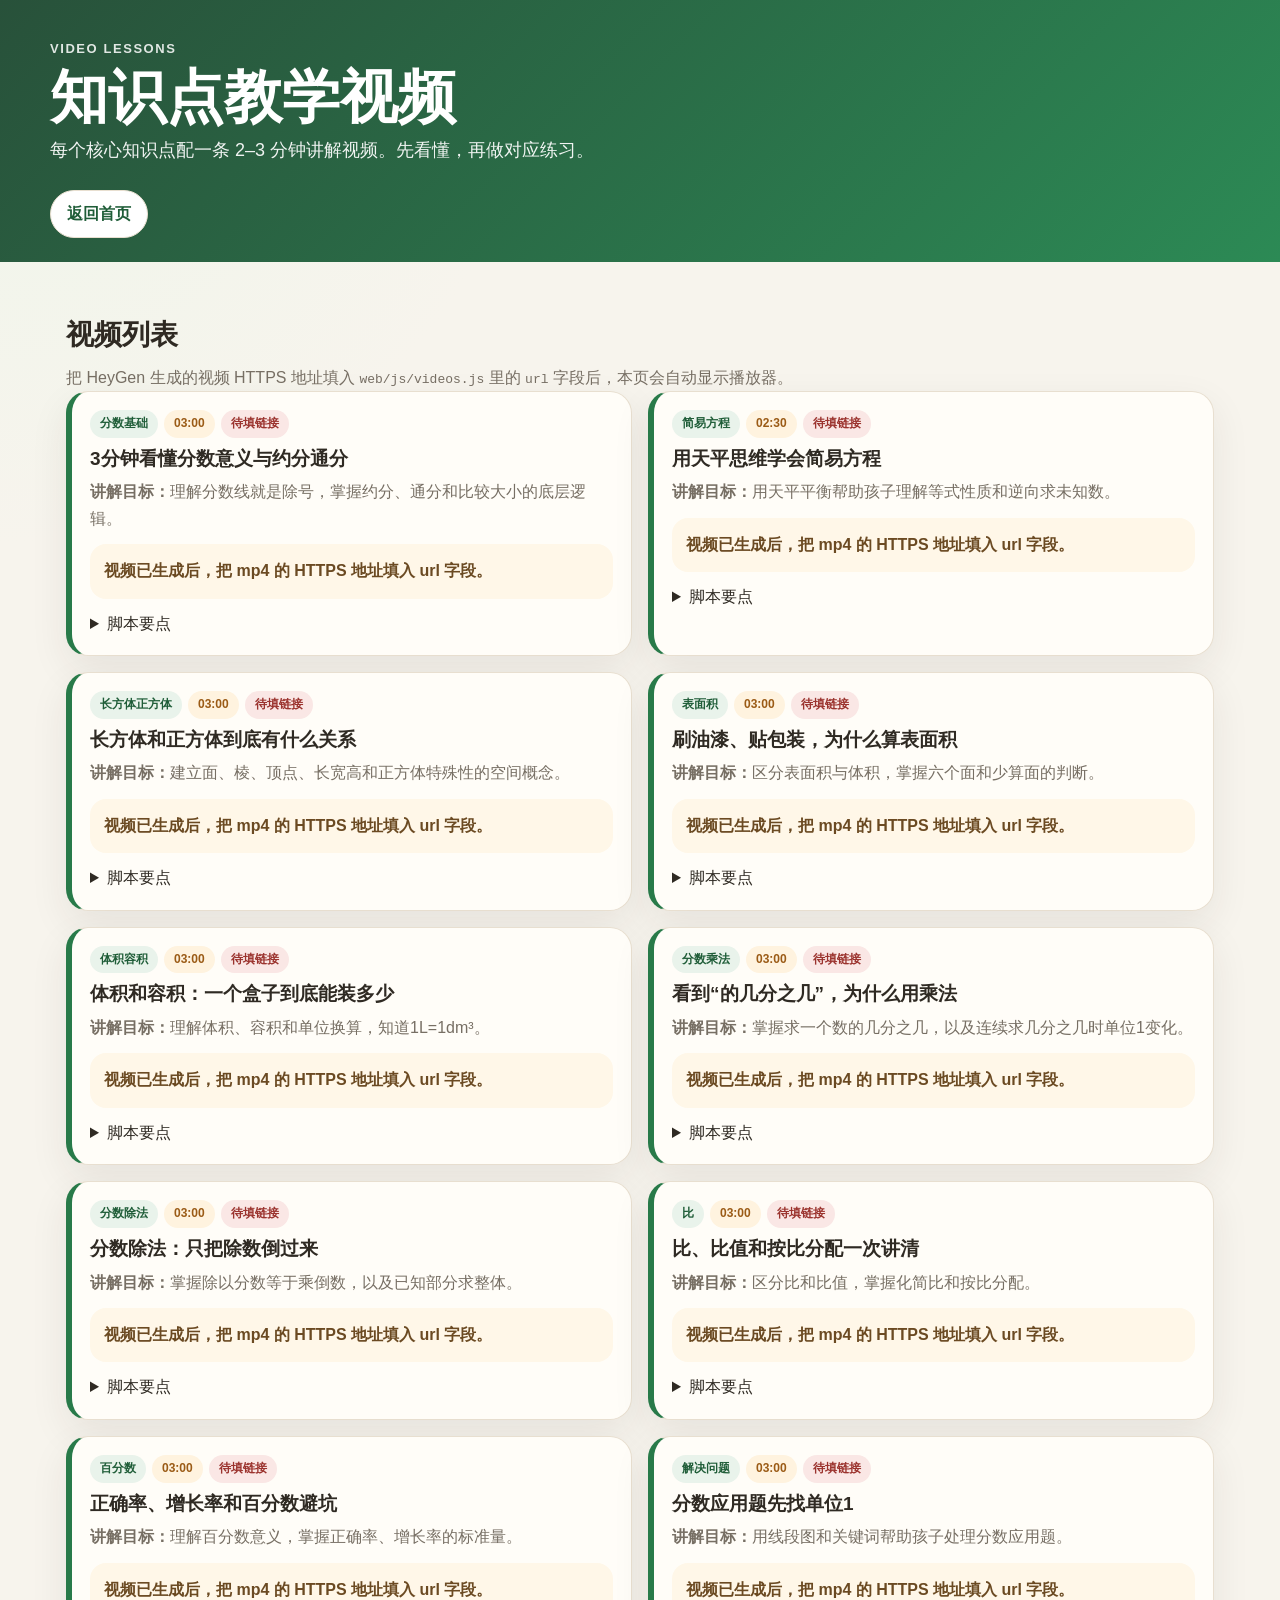
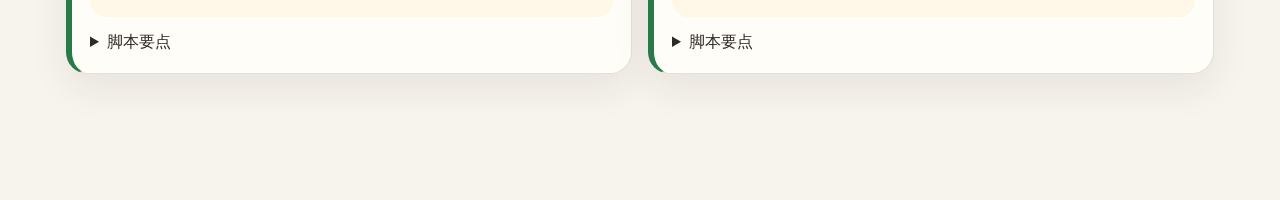
==== web/video-lessons.html @ 66df8e09 "feat: add standalone video lesson page" ====
<!doctype html>
<html lang="zh-CN">
<head>
  <meta charset="utf-8">
  <meta name="viewport" content="width=device-width, initial-scale=1">
  <title>知识点教学视频｜五升六数学桥</title>
  <link rel="stylesheet" href="css/style.css?v=0.4.0">
  <style>
    .video-card{border-left:6px solid var(--primary)}
    .lesson-video{width:100%;border-radius:16px;margin:12px 0;background:#111}
    .video-placeholder{margin:12px 0;padding:14px;border-radius:16px;background:#fff7e8;color:#6b4a22;font-weight:800}
    .video-meta{display:flex;flex-wrap:wrap;gap:6px;margin-bottom:8px}
    .back-link{margin-top:16px;display:inline-flex}
    .url-input{width:100%;border:1px solid var(--line);border-radius:12px;padding:8px 10px;background:white;font-family:ui-monospace,monospace;font-size:12px}
  </style>
</head>
<body>
  <header class="app-header">
    <div class="header-inner">
      <div class="eyebrow">VIDEO LESSONS</div>
      <h1>知识点教学视频</h1>
      <p class="subtitle">每个核心知识点配一条 2–3 分钟讲解视频。先看懂，再做对应练习。</p>
      <div class="header-actions">
        <a class="btn secondary" href="index.html">返回首页</a>
      </div>
    </div>
  </header>
  <main>
    <section class="section">
      <h2>视频列表</h2>
      <p class="section-desc">把 HeyGen 生成的视频 HTTPS 地址填入 <code>web/js/videos.js</code> 里的 <code>url</code> 字段后，本页会自动显示播放器。</p>
      <div class="grid two" id="videoList"></div>
    </section>
  </main>
  <script src="js/videos.js?v=0.4.0"></script>
  <script>
    const list = window.MATH_BRIDGE_VIDEOS || [];
    const root = document.getElementById('videoList');
    root.innerHTML = list.map(item => `
      <article class="card video-card">
        <div class="video-meta"><span class="badge">${item.module}</span><span class="badge difficulty">${item.duration}</span><span class="badge ${item.url ? '' : 'hard'}">${item.url ? '可播放' : '待填链接'}</span></div>
        <h3>${item.title}</h3>
        <p class="muted"><strong>讲解目标：</strong>${item.objective}</p>
        ${item.url ? `<video class="lesson-video" controls preload="metadata" src="${item.url}"></video>` : `<div class="video-placeholder">视频已生成后，把 mp4 的 HTTPS 地址填入 url 字段。</div>`}
        <details><summary>脚本要点</summary><ol>${item.script.map(x => `<li>${x}</li>`).join('')}</ol></details>
      </article>
    `).join('');
  </script>
</body>
</html>
---- web/css/style.css ----
:root{--bg:#f7f4ed;--card:#fffdf8;--ink:#2f2a23;--muted:#776f64;--line:#e8dfd0;--primary:#287a49;--primary-dark:#1f5d38;--accent:#e28b2d;--blue:#2f78a8;--yellow:#d9a622;--red:#bc4d42;--soft:#e9f3eb;--danger:#b7504a;--shadow:0 14px 38px rgba(48,42,32,.08)}
*{box-sizing:border-box}html{scroll-behavior:smooth}body{margin:0;font-family:-apple-system,BlinkMacSystemFont,'Segoe UI','PingFang SC','Microsoft YaHei',sans-serif;background:radial-gradient(circle at top left,#eef6ea 0,transparent 34rem),var(--bg);color:var(--ink);line-height:1.65}a{color:var(--primary-dark)}button,select,textarea,input{font:inherit}.app-header{padding:38px 18px 24px;background:linear-gradient(135deg,#28513a,#2c8a55);color:white}.header-inner{max-width:1180px;margin:0 auto}.eyebrow{opacity:.86;font-weight:800;letter-spacing:.12em;font-size:13px}.app-header h1{margin:8px 0;font-size:clamp(34px,6vw,58px);line-height:1.05}.subtitle{max-width:850px;margin:0;font-size:18px;opacity:.93}.header-actions{display:flex;flex-wrap:wrap;gap:12px;margin-top:24px}.top-nav{position:sticky;top:0;z-index:50;display:flex;gap:6px;overflow-x:auto;padding:10px max(12px,calc((100vw - 1180px)/2));border-bottom:1px solid var(--line);background:rgba(255,253,248,.94);backdrop-filter:blur(12px)}.top-nav a{white-space:nowrap;padding:8px 12px;border-radius:999px;color:var(--ink);text-decoration:none;font-weight:800;font-size:14px}.top-nav a:hover{background:var(--soft)}main{max-width:1180px;margin:0 auto;padding:22px 16px 80px}.section{margin:28px 0 46px;scroll-margin-top:70px}.section-head{display:flex;justify-content:space-between;align-items:end;gap:18px;margin-bottom:16px}.section h2{margin:0;font-size:28px}.section-desc{margin:6px 0 0;color:var(--muted)}.bridge-banner{margin:14px 0 6px;padding:14px 16px;border-left:6px solid var(--accent);border-radius:16px;background:#fff7e8;color:#5a4532;font-weight:900;box-shadow:0 10px 28px rgba(48,42,32,.06)}.grid{display:grid;gap:16px}.grid.two{grid-template-columns:repeat(2,minmax(0,1fr))}.grid.three{grid-template-columns:repeat(3,minmax(0,1fr))}.grid.auto{grid-template-columns:repeat(auto-fit,minmax(210px,1fr))}.card{background:var(--card);border:1px solid var(--line);border-radius:22px;padding:18px;box-shadow:var(--shadow)}.card h3{margin:0 0 8px;font-size:19px;line-height:1.35}.card p{margin:6px 0}.small{font-size:13px}.muted{color:var(--muted)}.btn{border:0;border-radius:999px;padding:10px 16px;background:var(--primary);color:white;cursor:pointer;font-weight:900;box-shadow:0 8px 20px rgba(49,84,58,.18);text-decoration:none;display:inline-flex;align-items:center;justify-content:center;min-height:42px}.btn.secondary{background:#fff;color:var(--primary-dark);border:1px solid var(--line);box-shadow:none}.btn.warning{background:var(--danger)}.btn.compact{min-height:34px;padding:7px 12px;margin-top:10px}.badge{display:inline-flex;align-items:center;gap:4px;padding:4px 10px;border-radius:999px;background:var(--soft);color:var(--primary-dark);font-size:12px;font-weight:900}.badge.difficulty{background:#fff3df;color:#9b5b16}.badge.hard{background:#fae7e5;color:#9b332e}.score-badge{min-height:42px}.progress-wrap{display:grid;grid-template-columns:1fr auto;gap:10px;align-items:center}.progress-bar{height:12px;border-radius:999px;background:#e7ddce;overflow:hidden}.progress-bar span{display:block;height:100%;background:linear-gradient(90deg,var(--primary),var(--accent));width:0;transition:width .25s}.stat-card h3{font-size:30px;color:var(--primary-dark)}.timeline{display:grid;gap:12px}.week-card{display:grid;grid-template-columns:70px 1fr;gap:14px;align-items:start}.week-num{width:58px;height:58px;border-radius:18px;display:grid;place-items:center;background:var(--soft);color:var(--primary-dark);font-weight:900}.block-card{position:relative;overflow:hidden;border-top:6px solid var(--primary)}.block-card.blue{border-top-color:var(--blue)}.block-card.yellow{border-top-color:var(--yellow)}.block-card.red{border-top-color:var(--red)}.block-icon{width:44px;height:44px;border-radius:16px;display:grid;place-items:center;background:#f1f7ef;font-size:24px;margin-bottom:10px}.map-grid{display:grid;gap:18px}.map-group{background:rgba(255,255,255,.42);border:1px solid var(--line);border-radius:24px;padding:16px}.map-group>h3{margin:0 0 12px;font-size:22px}.map-group-grid{display:grid;grid-template-columns:repeat(auto-fit,minmax(240px,1fr));gap:14px}.knowledge-card{position:relative;overflow:hidden}.card-tags{display:flex;flex-wrap:wrap;gap:6px;margin:10px 0}.checklist{padding-left:18px;margin:8px 0 12px}.connection{border-left:4px solid var(--accent);padding-left:10px;color:#5a4532}.done-check{display:flex;gap:8px;align-items:center;margin-top:12px;font-weight:800}.table-wrap{overflow-x:auto;border:1px solid var(--line);border-radius:18px;background:var(--card);box-shadow:var(--shadow)}table{width:100%;border-collapse:collapse;min-width:820px}th,td{padding:12px 14px;border-bottom:1px solid var(--line);text-align:left;vertical-align:top}th{background:#f1eadf;font-weight:900}tr:last-child td{border-bottom:0}.filters{position:sticky;top:48px;z-index:20;display:flex;flex-wrap:wrap;gap:10px;margin-bottom:16px;padding:10px;border:1px solid var(--line);border-radius:22px;background:rgba(255,253,248,.96);backdrop-filter:blur(12px)}.filters select{border:1px solid var(--line);border-radius:999px;padding:10px 14px;background:white;min-height:42px}.exercise-card{border-left:6px solid var(--primary)}.exercise-card .question{font-size:20px;font-weight:900;margin:12px 0}.answer-row{display:grid;grid-template-columns:1fr auto;gap:10px;align-items:center;margin:12px 0}.answer-input{width:100%;min-height:44px;border:1px solid var(--line);border-radius:14px;padding:10px 12px;background:white}.feedback{display:none;margin:10px 0;padding:10px 12px;border-radius:14px;font-weight:900}.feedback.ok{display:block;background:#e7f5e7;color:var(--primary-dark)}.feedback.bad{display:block;background:#fae7e5;color:#8c2b25}.answer-box{display:none;margin-top:12px;padding:14px;background:#f5efe4;border-radius:16px}.answer-box.show{display:block}.exercise-actions{display:flex;flex-wrap:wrap;gap:10px;margin-top:14px}.life-card{border-left:5px solid var(--primary)}.life-card .scene{color:var(--accent);font-weight:900}.pitfall-card{border-left:5px solid var(--danger)}.wrong{background:#fae9e7;padding:10px;border-radius:12px}.correct{background:#eaf4e7;padding:10px;border-radius:12px}.tip{font-weight:900;color:var(--primary-dark)}.notes-area{width:100%;min-height:120px;border:1px solid var(--line);border-radius:16px;padding:12px;background:white}.footer{padding:32px 16px;color:var(--muted);text-align:center;border-top:1px solid var(--line)}
@media(max-width:860px){.grid.two,.grid.three{grid-template-columns:1fr}.section-head{display:block}.app-header{padding:28px 16px 20px}.app-header h1{font-size:34px}.subtitle{font-size:15px}main{padding:14px 12px 82px}.section{margin:22px 0 34px}.section h2{font-size:24px}.card{border-radius:20px;padding:16px}.week-card{grid-template-columns:52px 1fr}.week-num{width:46px;height:46px;border-radius:14px;font-size:13px}.top-nav{bottom:0;top:auto;position:fixed;width:100%;padding:8px 10px 12px;border-top:1px solid var(--line);border-bottom:0;box-shadow:0 -8px 24px rgba(0,0,0,.08)}.top-nav a{font-size:13px;padding:8px 10px;background:#fff}.filters{top:0;border-radius:18px;margin-left:-2px;margin-right:-2px}.filters select,.filters .btn,.filters .badge{flex:1 1 auto}.answer-row{grid-template-columns:1fr}.answer-row .btn{width:100%}.exercise-card .question{font-size:18px}table{min-width:760px}}
@media(max-width:420px){.header-actions .btn{width:100%}.progress-wrap{grid-template-columns:1fr}.map-group{padding:12px}.map-group-grid{grid-template-columns:1fr}.card-tags .badge{font-size:11px}}
@media print{.top-nav,.header-actions,.filters,.exercise-actions,#randomBtn,#resetBtn{display:none!important}body{background:white}.card{box-shadow:none;break-inside:avoid}}
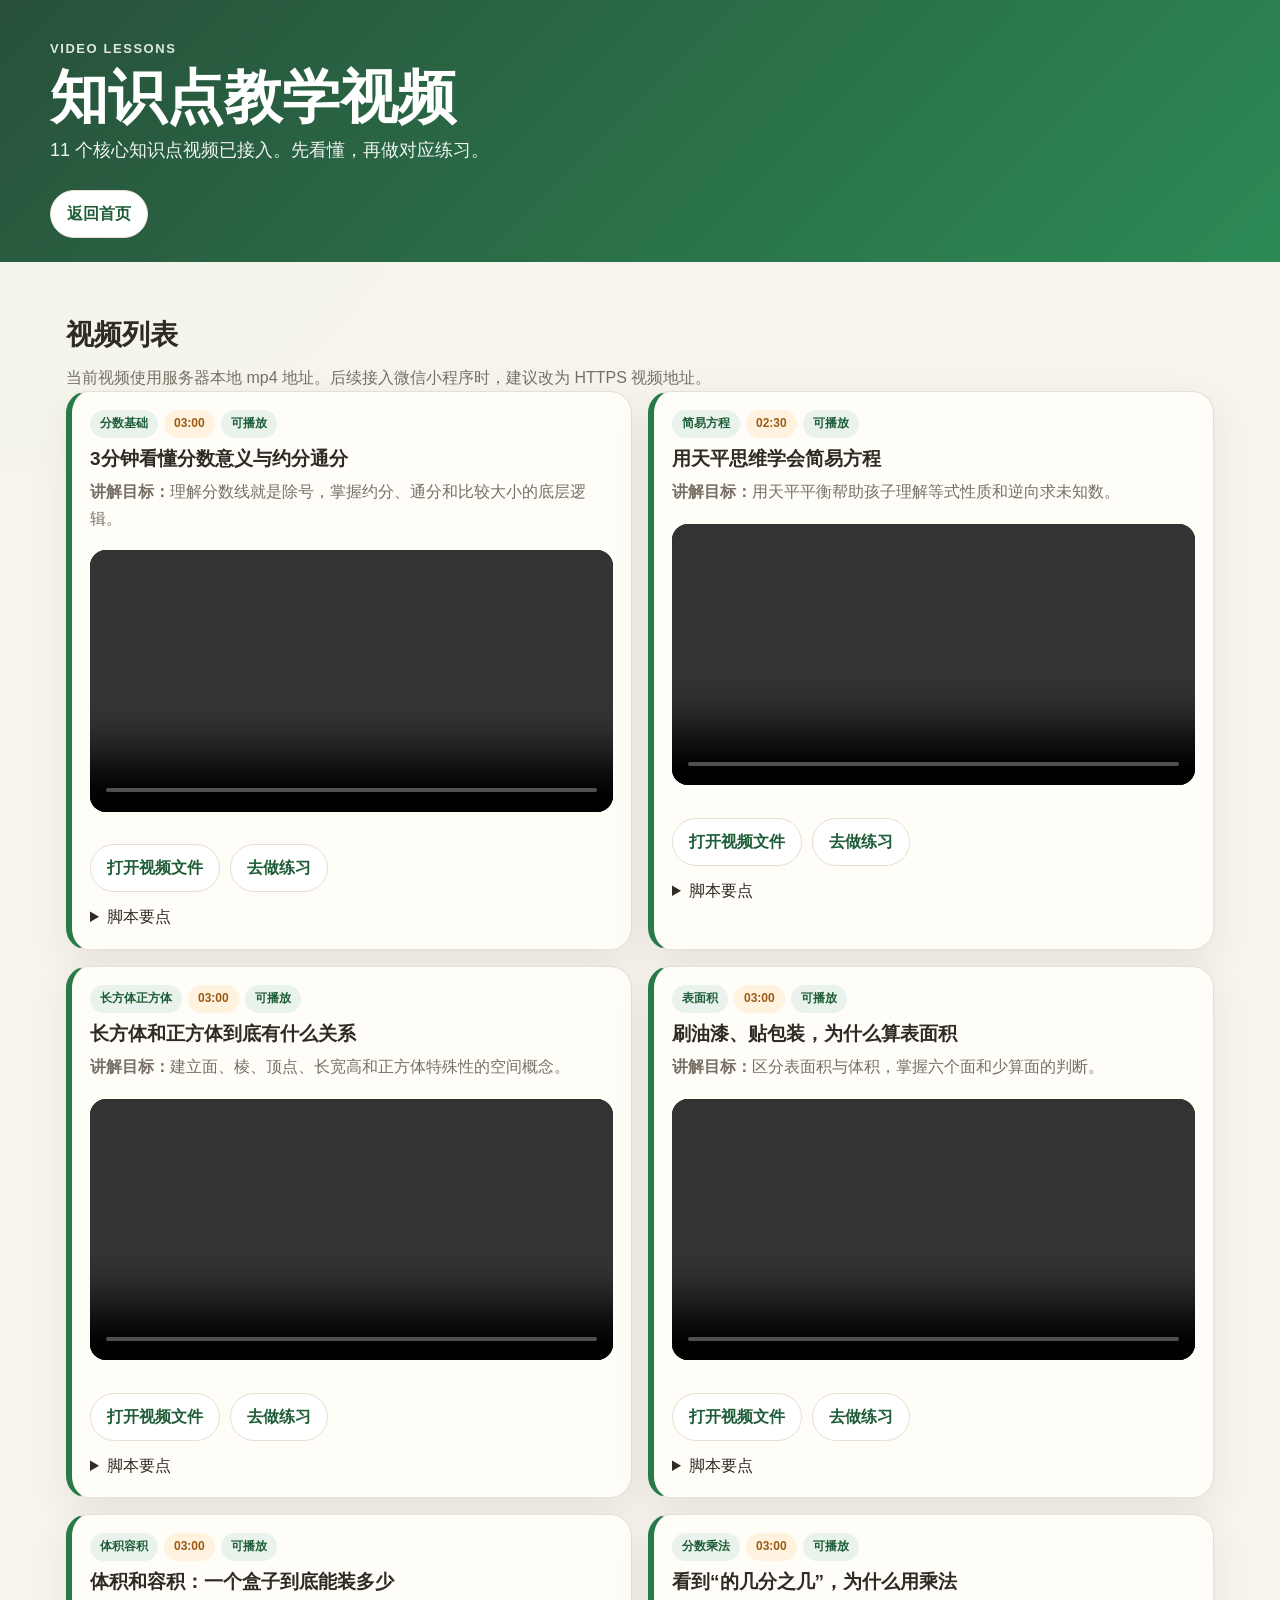
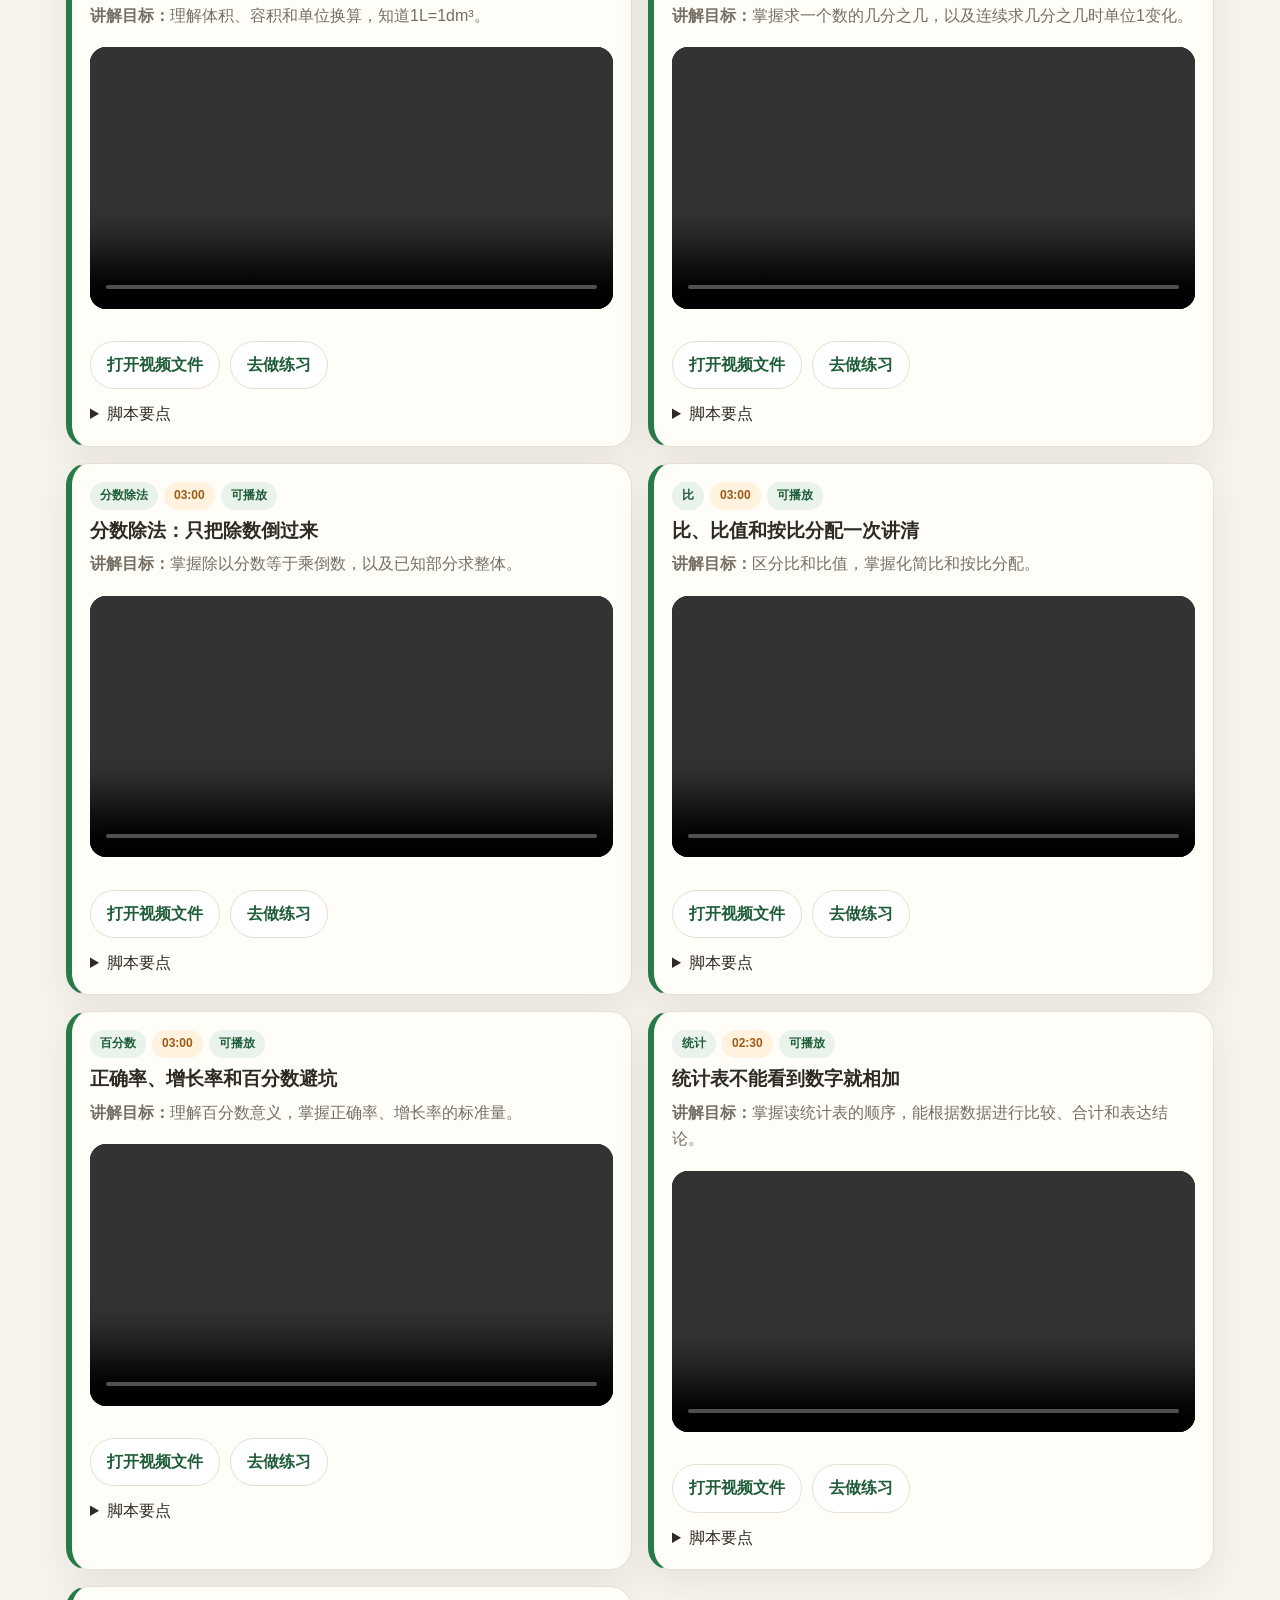
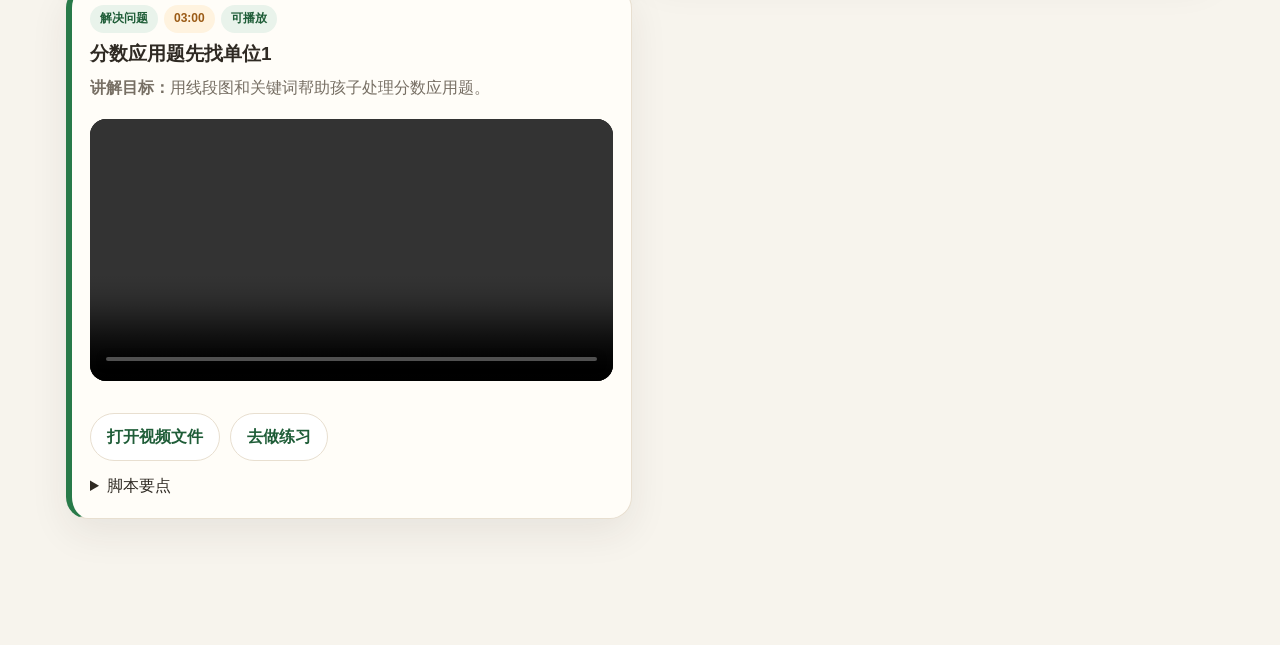
==== commit a3a43ec1: "feat: anchor video lesson cards and update copy" ====
--- a/web/video-lessons.html
+++ b/web/video-lessons.html
@@ -4,14 +4,13 @@
   <meta charset="utf-8">
   <meta name="viewport" content="width=device-width, initial-scale=1">
   <title>知识点教学视频｜五升六数学桥</title>
-  <link rel="stylesheet" href="css/style.css?v=0.4.0">
+  <link rel="stylesheet" href="css/style.css?v=0.4.1">
   <style>
-    .video-card{border-left:6px solid var(--primary)}
+    .video-card{border-left:6px solid var(--primary);scroll-margin-top:90px}
     .lesson-video{width:100%;border-radius:16px;margin:12px 0;background:#111}
     .video-placeholder{margin:12px 0;padding:14px;border-radius:16px;background:#fff7e8;color:#6b4a22;font-weight:800}
     .video-meta{display:flex;flex-wrap:wrap;gap:6px;margin-bottom:8px}
-    .back-link{margin-top:16px;display:inline-flex}
-    .url-input{width:100%;border:1px solid var(--line);border-radius:12px;padding:8px 10px;background:white;font-family:ui-monospace,monospace;font-size:12px}
+    .video-actions{display:flex;flex-wrap:wrap;gap:10px;margin:12px 0}
   </style>
 </head>
 <body>
@@ -19,7 +18,7 @@
     <div class="header-inner">
       <div class="eyebrow">VIDEO LESSONS</div>
       <h1>知识点教学视频</h1>
-      <p class="subtitle">每个核心知识点配一条 2–3 分钟讲解视频。先看懂，再做对应练习。</p>
+      <p class="subtitle">11 个核心知识点视频已接入。先看懂，再做对应练习。</p>
       <div class="header-actions">
         <a class="btn secondary" href="index.html">返回首页</a>
       </div>
@@ -28,20 +27,21 @@
   <main>
     <section class="section">
       <h2>视频列表</h2>
-      <p class="section-desc">把 HeyGen 生成的视频 HTTPS 地址填入 <code>web/js/videos.js</code> 里的 <code>url</code> 字段后，本页会自动显示播放器。</p>
+      <p class="section-desc">当前视频使用服务器本地 mp4 地址。后续接入微信小程序时，建议改为 HTTPS 视频地址。</p>
       <div class="grid two" id="videoList"></div>
     </section>
   </main>
-  <script src="js/videos.js?v=0.4.0"></script>
+  <script src="js/videos.js?v=0.4.1"></script>
   <script>
     const list = window.MATH_BRIDGE_VIDEOS || [];
     const root = document.getElementById('videoList');
     root.innerHTML = list.map(item => `
-      <article class="card video-card">
+      <article class="card video-card" id="${item.id}">
         <div class="video-meta"><span class="badge">${item.module}</span><span class="badge difficulty">${item.duration}</span><span class="badge ${item.url ? '' : 'hard'}">${item.url ? '可播放' : '待填链接'}</span></div>
         <h3>${item.title}</h3>
         <p class="muted"><strong>讲解目标：</strong>${item.objective}</p>
         ${item.url ? `<video class="lesson-video" controls preload="metadata" src="${item.url}"></video>` : `<div class="video-placeholder">视频已生成后，把 mp4 的 HTTPS 地址填入 url 字段。</div>`}
+        <div class="video-actions"><a class="btn secondary" href="${item.url}" target="_blank" rel="noopener">打开视频文件</a><a class="btn secondary" href="index.html#practice">去做练习</a></div>
         <details><summary>脚本要点</summary><ol>${item.script.map(x => `<li>${x}</li>`).join('')}</ol></details>
       </article>
     `).join('');
